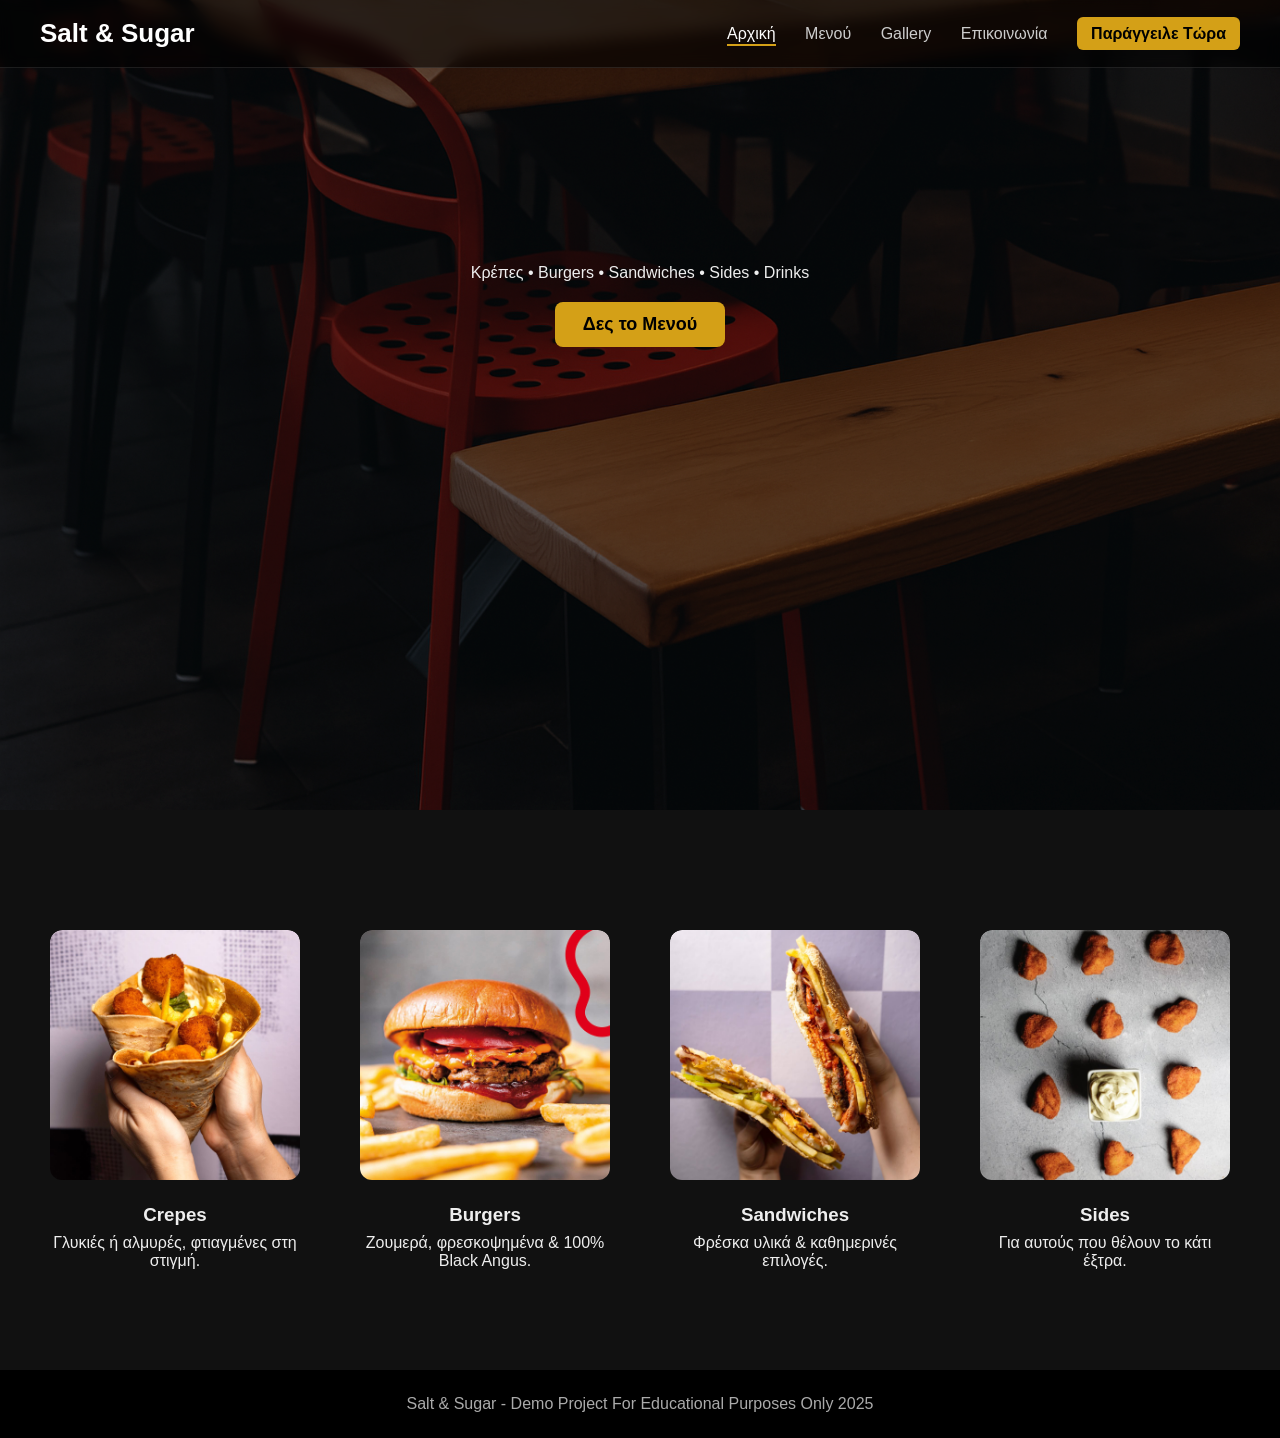
==== index.html @ 33bfc3e9 "Initial commit" ====
<!DOCTYPE html>
<html lang="el">

<head>
    <meta charset="UTF-8">
    <meta name="viewport" content="width=device-width, initial-scale=1.0">
    <title>Salt & Sugar | Home</title>

    <!-- To arxeio CSS pou perilamvanei ola ta style tou site -->
    <link rel="stylesheet" href="css/style.css">
</head>

<body>

    <!-- ============================================
         NAVBAR (stathero pano)
         - Krataei logo + basikes selides.
         - Einai fixed gia na min xanetai otan kanei scroll o xristis.
         - To "active" deixnei se poia selida vriskomaste me tin ipogramisi.
       ============================================ -->
    <header class="navbar">
        <div class="logo">Salt & Sugar</div>

        <nav>
            <a href="index.html" class="active">Αρχική</a>
            <a href="menu.html">Μενού</a>
              <a href="gallery.html">Gallery</a>
            <a href="contact.html">Επικοινωνία</a>

            <!-- CTA koumpi (ksexorizei stin emfanisi gia na travaei to mati) -->
            <a href="order.html" class="cta-btn">Παράγγειλε Τώρα</a>
        </nav>
    </header>


    <!-- ============================================
         HERO SECTION
         - Megali eikona background me overlay gia kalyteri antithesi.
         - To hero-content periexei to basiko minima + koumpi.
         ============================================ -->
    <section class="hero">

        <!-- Skotino epipedo pano apo tin eikona gia na fainetai to keimeno -->
        <div class="hero-overlay"></div>

        <!-- To kentro tou hero (keimeno + koumpi) -->
        <div class="hero-content">

            <!-- Mikri lista pou deixnei tis katigories tou magaziou -->
            <p>Κρέπες • Burgers • Sandwiches • Sides • Drinks</p>

            <!-- Koumpi pou metaferi ton xristi stin selida menu -->
            <a href="menu.html" class="hero-btn">Δες το Μενού</a>
        </div>
    </section>



    <!-- ============================================
         HIGHLIGHTS SECTION
         - 4 vasikes katigories tou magaziou.
         - Flex container gia omorfi diataksi kai responsive symperifora.
         - Zoom effect stis photo ton katigorion (me overflow hidden gia na min bgainoun ekso)
       ============================================ -->
    <section class="highlights">

        <!-- Katigoria 1: Crepes -->
        <div class="item">
            <img src="img/crepe.jpg" alt="Κρέπες">
            <h3>Crepes</h3>
            <p>Γλυκιές ή αλμυρές, φτιαγμένες στη στιγμή.</p>
        </div>

        <!-- Katigoria 2: Burgers -->
        <div class="item">
            <img src="img/burger.jpg" alt="Burgers">
            <h3>Burgers</h3>
            <p>Ζουμερά, φρεσκοψημένα & 100% Black Angus.</p>
        </div>

        <!-- Katigoria 3: Sandwiches -->
        <div class="item">
            <img src="img/sandwich.jpg" alt="Sandwich">
            <h3>Sandwiches</h3>
            <p>Φρέσκα υλικά & καθημερινές επιλογές.</p>
        </div>

        <!-- Katigoria 4: Sides -->
        <div class="item">
            <img src="img/sides.jpg" alt="Συνοδευτικά">
            <h3>Sides</h3>
            <p>Για αυτούς που θέλουν το κάτι έξτρα.</p>
        </div>

    </section>



    <!-- ============================================
         FOOTER
         - Kati aplo, den einai 100% dikes mou idees kai photo opote bazoume disclaimer.
         ============================================ -->
    <footer>
    <p>Salt & Sugar - Demo Project For Educational Purposes Only 2025</p>
</footer>


</body>
</html>
---- css/style.css ----
/* ============================================================
   Koines rithiseis gia olo to site
   ============================================================ */
* {
    margin: 0;
    padding: 0;
    box-sizing: border-box;
    font-family: "Poppins", Arial, sans-serif; /* geniko font */
}

html {
    scroll-behavior: smooth; /* oles oi metakinisis smooth */
}

body {
    background: #111; /* skouro thema */
    color: #eee;      /* basiko text xroma */
}



/* ============================================================
    NAVBAR (stathero pano)
         - Krataei logo + basikes selides.
         - Einai fixed gia na min xanetai otan kanei scroll o xristis.
         - H ipogramisi deixnei se poia selida vriskomaste me tin ipogramisi.
   ============================================================ */
.navbar {
    display: flex;
    justify-content: space-between;
    align-items: center;
    padding: 18px 40px;

    position: fixed;   /* meni stin korifi */
    top: 0;
    left: 0;
    width: 100%;
    z-index: 999;      /* pio pano apo ola */

    background: rgba(0, 0, 0, 0.55); /* effect gia tholoma */
    backdrop-filter: blur(8px);
    border-bottom: 1px solid rgba(255, 255, 255, 0.1);
}

/* logo */
.navbar .logo {
    font-size: 26px;
    font-weight: 600;
    color: #fff;
}

/* links tou menu */
.navbar nav a {
    margin-left: 25px;
    text-decoration: none;
    color: #ccc;
    position: relative;
    transition: 0.4s ease; /* mikro animation */
}

/* underline effect otan perni apo panw to pontiki */
.navbar nav a::after {
    content: "";
    position: absolute;
    left: 0;
    bottom: -4px;
    width: 0%;
    height: 2px;
    background: #d4a017;
    transition: width 0.35s ease;
}

.navbar nav a:hover {
    color: #fff;
    transform: scale(1.05);
}

.navbar nav a:hover::after {
    width: 100%;
}

/* active selida */
.navbar nav .active {
    color: #fff;
}
.navbar nav .active::after {
    width: 100%;
}

/* CTA koumpi (ksexorizei apo ta alla link) */
.cta-btn {
    padding: 8px 14px;
    background: #d4a017;
    color: #000 !important;
    border-radius: 6px;
    font-weight: 600;
}
.navbar nav .cta-btn::after { display: none !important; }
.navbar nav .cta-btn:hover {
    background: #f0b928;
    transform: none !important;
}



/* ============================================================
   HERO SECTION 
   -megali eikona arxikis.
   ============================================================ */

.hero {
    position: relative;
    width: 100%;
    height: 90vh;

    background-image: url("../img/hero.jpg");
    background-position: center;
    background-size: cover;
    background-repeat: no-repeat;

    display: flex;
    justify-content: center;
    align-items: center;
}

/* skotino layer pano apo tin eikona gia kalytero contrast */
.hero::after {
    content: "";
    position: absolute;
    inset: 0;
    background: rgba(0, 0, 0, 0.45);
    z-index: 1;
}

/* logo mesa sto hero */
.hero-content {
    position: relative;
    text-align: center;
    z-index: 2;
    transform: translateY(-100px); /* metafora gia na kathete kalitera stin selida */
}

/* koumpi sto hero */
.hero-btn {
    display: inline-block;
    margin-top: 20px;
    padding: 12px 28px;
    background: #d4a017;
    color: #000;
    font-weight: 600;
    font-size: 18px;
    border-radius: 8px;
    text-decoration: none;
    transition: background 0.25s ease, transform 0.25s ease;
}

.hero-btn:hover {
    background: #f0b928;
    transform: scale(1.05);
}



/* ============================================================
   HIGHLIGHTS SECTION 
   -4 katigories arxikis
   ============================================================ */

section.highlights {
    margin-top: 60px; /* gia xoro meta to hero */
}

.highlights {
    display: flex;
    justify-content: space-around;
    flex-wrap: wrap; /* gia na mporei na paiksei se mikres othones */
    gap: 40px;
    padding: 60px 40px;
}

.highlights .item {
    width: 250px;
    text-align: center;
    overflow: hidden; /* gia na krataei to zoom mesa sto frame kai na ksefeugei */
    border-radius: 12px;
}

/* eikones katigorion */
.highlights img {
    width: 100%;
    aspect-ratio: 1 / 1; /*gia na einai tetragoni eikona */
    object-fit: cover;   /* gia to sosto crop */
    border-radius: 12px;
    transition: transform 0.4s ease;
}

/* zoom effect otan pernaei to pontiki apo panw */
.highlights .item:hover img {
    transform: scale(1.08);
}

/* keno pano apo titlo */
.highlights .item h3 {
    margin-top: 20px;
}
.highlights .item p {
    margin-top: 8px;
}



/* ============================================================
   FOOTER 
   ============================================================ */

footer {
    text-align: center;
    padding: 25px;
    background: #000;
    color: #aaa;
    margin-top: 40px;
}



/* ============================================================
   MENU PAGE 
   -Grid me ola ta proionta.
   ============================================================ */

.menu-header {
    text-align: center;
    padding-top: 120px; /* gia xoro apo navbar */
    padding-bottom: 25px;
}

.menu-header h1 {
    font-size: 42px;
}
.menu-header p {
    color: #bbb;
    font-size: 18px;
}

/* titlos katigorias */
.category-title {
    font-size: 28px;
    margin-top: 40px;
    margin-bottom: 18px;
    color: #d4a017;
    text-align: center;
}

/* grid me proionta */
.menu-grid {
    display: grid;
    grid-template-columns: repeat(3, 1fr); /* to kanei 3 fores, ginete responcive gia an px mpeis apo kinito i tablet (akoma den nomizw oti xriazete alla fanike kalo na mpei) */
    gap: 22px;
    padding: 0 40px;
}

/* "kouti" proiontos */
.menu-item {
    background: #1a1a1a;
    padding: 22px;
    border-radius: 12px;
    border: 1px solid rgba(255,255,255,0.08);
    transition: 0.25s ease;
}

.menu-item:hover {
    background: #222;
    transform: translateY(-4px);
}

.menu-item h3 { color: #fff; margin-bottom: 6px; }
.menu-item p { color: #bbb; margin-bottom: 10px; }

/* timi */
.price {
    color: #d4a017;
    font-weight: 600;
    font-size: 18px;
}

/* responsive gia tablet */
@media (max-width: 900px) {
    .menu-grid {
        grid-template-columns: repeat(2, 1fr);
    }
}

/* responsive gia kinito */
@media (max-width: 600px) {
    .menu-grid {
        grid-template-columns: 1fr;
        padding: 0 20px;
    }
}



/* ============================================================
   CONTACT PAGE 
   -forma, plirofories kai xartis.
   ============================================================ */

.contact-header {
    text-align: center;
    padding-top: 120px;
    padding-bottom: 20px;
}

.contact-header h1 { font-size: 42px; }
.contact-header p { color: #bbb; }

/* 2 stiles (forma + plirofories) */
.contact-container {
    display: grid;
    grid-template-columns: 1fr 1fr;
    gap: 40px;
    padding: 40px;
}

/* epikinonia */
.contact-form,
.contact-info {
    background: #1a1a1a;
    padding: 25px;
    border-radius: 12px;
    border: 1px solid rgba(255,255,255,0.08);
}

.contact-form h2,
.contact-info h2 {
    margin-bottom: 18px;
}

/* stixia formas */
.contact-form label {
    display: block;
    margin-bottom: 6px;
    color: #ccc;
}

.contact-form input,
.contact-form textarea {
    width: 100%;
    padding: 12px;
    margin-bottom: 15px;
    border-radius: 8px;
    background: #2a2a2a;
    border: none;
    outline: none;
    color: #eee;
    resize: none;
}

/* koumpi apostolis, gia tin wra apla mas paei sto under construction page, sta epomena eksamina tha ginei litourgiko. */
.form-btn {
    padding: 12px 20px;
    background: #d4a017;
    color: #000;
    border-radius: 8px;
    border: none;
    cursor: pointer;
    font-weight: 600;
}

/* "kouti" tou xarti tis google */
.map-box {
    margin-top: 15px;
    border-radius: 12px;
    overflow: hidden;
}

/* responsive stili px sto pc einai dipla dipla, se kintio tha einai to ena katw apo to allo. */
@media (max-width: 800px) {
    .contact-container {
        grid-template-columns: 1fr;
        padding: 20px;
    }
}



/* ============================================================
   UNDER CONSTRUCTION PAGE
   ============================================================ */

.construction-box {
    min-height: 100vh; /* Gia na pinaei oli tin othoni */
    display: flex;
    flex-direction: column;
    justify-content: center;
    align-items: center;
    text-align: center;
    padding: 40px;
}

.construction-box p {
    color: #ccc;
    margin-bottom: 25px;
}

/* ======================================
   gallery page
====================================== */

.page-header {
    text-align: center;
    padding-top: 120px;  /* xoros giati exoume fixed navbar */
    padding-bottom: 25px;
}

.page-header h1 {
    font-size: 42px;
    margin-bottom: 8px;
}

.page-header p {
    color: #bbb;
    font-size: 18px;
}

/* grid me photos */
.gallery {
    padding: 0 40px 40px;
}

.gallery-grid {
    display: grid;
    grid-template-columns: repeat(3, 1fr);
    gap: 22px;
}

.gallery-item {
    border-radius: 14px;
    overflow: hidden; /* krataei to zoom mesa sta oria */
    border: 1px solid rgba(255,255,255,0.08);
    background: #1a1a1a;
}

.gallery-item img {
    width: 100%;
    height: 260px;         /* statheri “karta” */
    object-fit: cover;     /* crop xwris na xalaei */
    display: block;
    transition: transform 0.35s ease;
}

.gallery-item:hover img {
    transform: scale(1.06);
}

/* reviews */
.reviews {
    padding: 10px 40px 50px;
}

.section-title {
    text-align: center;
    font-size: 28px;
    margin: 30px 0 18px;
    color: #d4a017;
}

.reviews-grid {
    display: grid;
    grid-template-columns: repeat(3, 1fr);
    gap: 22px;
}

.review-card {
    background: #1a1a1a;
    padding: 22px;
    border-radius: 12px;
    border: 1px solid rgba(255,255,255,0.08);
}

.review-card .stars {
    color: #d4a017;
    letter-spacing: 2px;
    margin-bottom: 10px;
}

.review-card h3 {
    margin-bottom: 8px;
}

.review-card p {
    color: #bbb;
}

/* responsive */
@media (max-width: 900px) {
    .gallery-grid {
        grid-template-columns: repeat(2, 1fr);
    }
    .reviews-grid {
        grid-template-columns: 1fr;
    }
}

@media (max-width: 600px) {
    .gallery {
        padding: 0 20px 30px;
    }
    .reviews {
        padding: 10px 20px 40px;
    }
    .gallery-grid {
        grid-template-columns: 1fr;
    }
    .gallery-item img {
        height: 240px;
    }
}
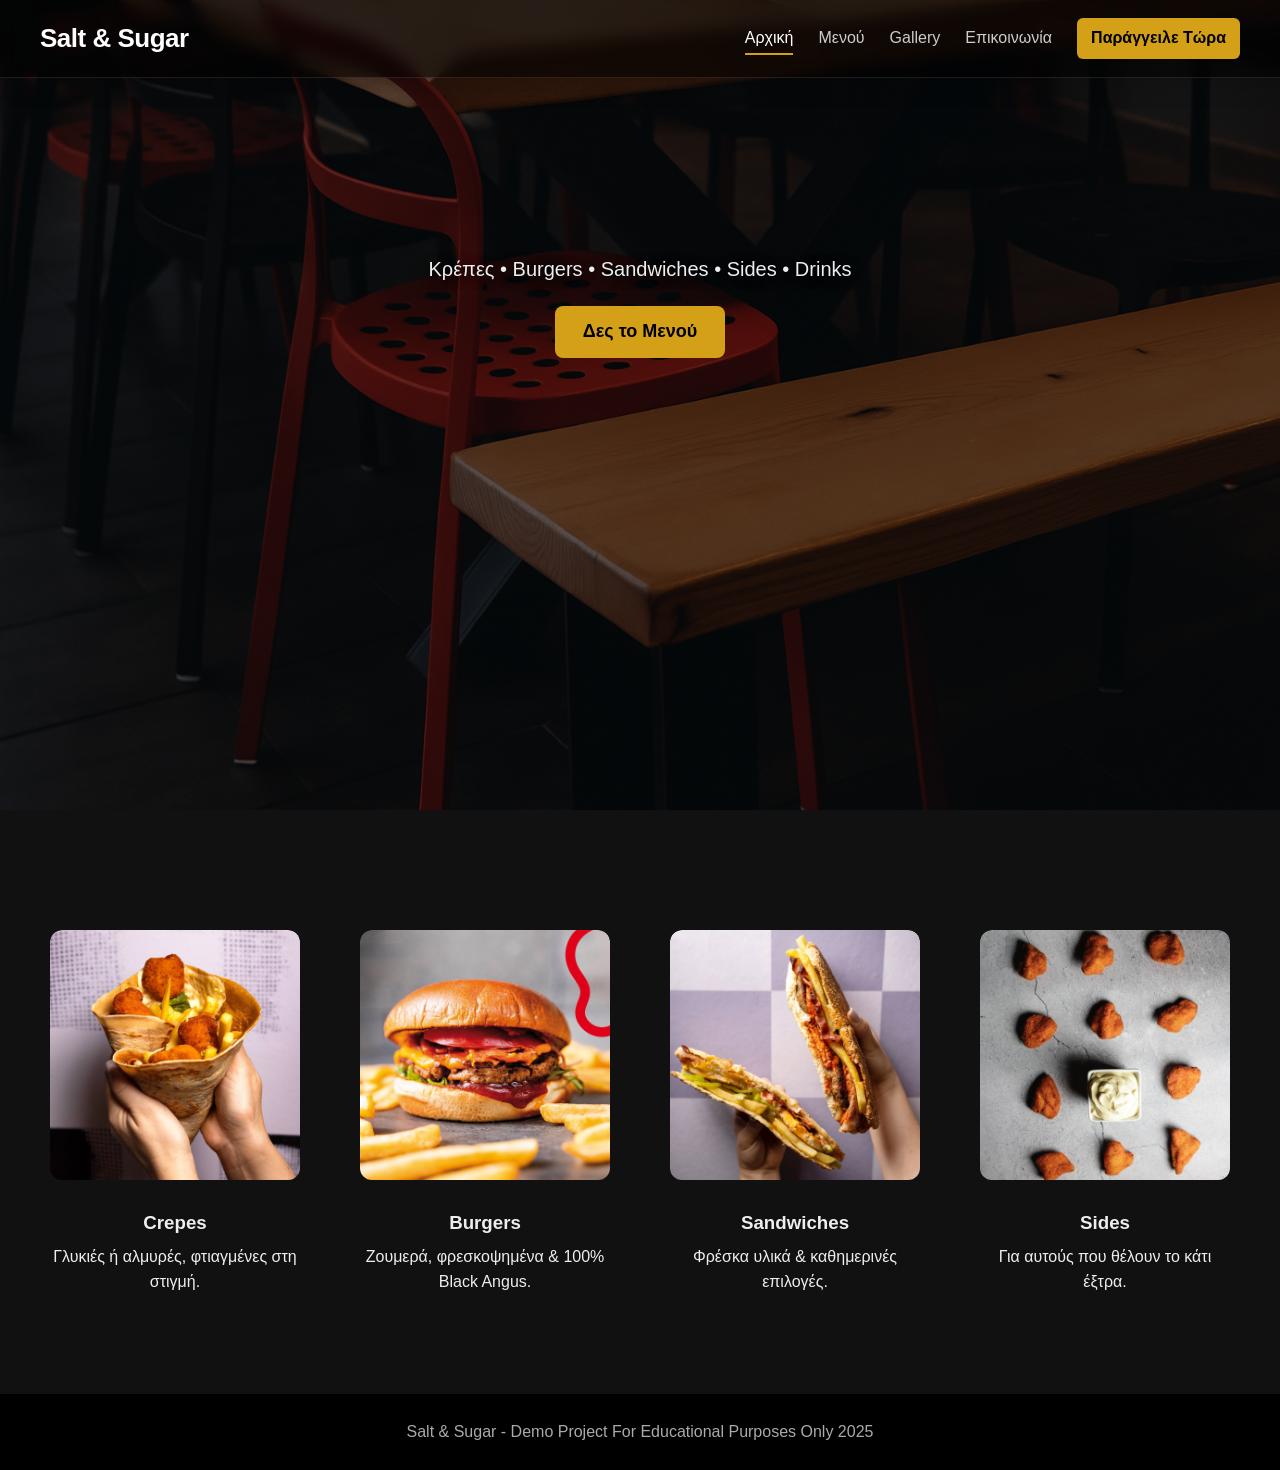
==== commit a94d5f64: "Release v2.0.0 - Interactive Ordering System" ====
--- a/index.html
+++ b/index.html
@@ -21,7 +21,8 @@
     <header class="navbar">
         <div class="logo">Salt & Sugar</div>
 
-        <nav>
+        <button class="nav-toggle" type="button" aria-label="Άνοιγμα μενού" aria-expanded="false" aria-controls="site-navigation"><span></span><span></span><span></span></button>
+        <nav id="site-navigation">
             <a href="index.html" class="active">Αρχική</a>
             <a href="menu.html">Μενού</a>
               <a href="gallery.html">Gallery</a>
@@ -105,5 +106,6 @@
 </footer>
 
 
+    <script defer src="js/navigation.js"></script>
 </body>
 </html>
--- a/css/style.css
+++ b/css/style.css
@@ -516,3 +516,199 @@
         height: 240px;
     }
 }
+
+/* === Online ordering === */
+.add-to-cart-btn,.add-confirm-btn {background:#d4a017;color:#111;border:0;border-radius:8px;padding:11px 15px;font-weight:700;cursor:pointer;transition:background .2s ease}
+.add-to-cart-btn:hover,.add-confirm-btn:hover {background:#f0b928}
+.add-to-cart-btn {display:block;width:100%;margin-top:17px}
+.order-modal[hidden] {display:none}
+.order-modal {position:fixed;inset:0;z-index:3000;display:grid;place-items:center;padding:18px}
+.order-modal-backdrop {position:absolute;inset:0;background:rgba(0,0,0,.8)}
+.order-dialog {position:relative;width:min(100%,570px);max-height:min(90vh,850px);overflow:auto;padding:30px;background:#1b1b1b;border:1px solid #48402a;border-radius:16px;box-shadow:0 24px 70px #0009}
+.modal-close {position:absolute;right:17px;top:12px;background:transparent;color:#fff;border:0;font-size:32px;cursor:pointer}
+.modal-eyebrow {font-size:12px;letter-spacing:2px;color:#d4a017;font-weight:700;margin-bottom:10px}
+.order-dialog h2 {font-size:27px;margin-bottom:8px;padding-right:30px}
+.modal-description {color:#aaa;margin-bottom:20px;line-height:1.6}
+.option-section {border-top:1px solid #393939;padding:18px 0 8px}
+.option-section h3 {font-size:16px;margin-bottom:6px}
+.option-help {font-size:13px;color:#aaa;margin-bottom:12px}
+.option-row {display:flex;align-items:center;justify-content:space-between;gap:12px;padding:9px 0;color:#eee}
+.option-row label {display:flex;gap:10px;align-items:center;cursor:pointer}
+.option-row input {accent-color:#d4a017;width:17px;height:17px}
+.option-price {color:#d4a017;white-space:nowrap}
+.order-note-label {display:block;font-weight:600;margin:15px 0 8px}
+#product-note {width:100%;padding:12px;background:#2a2a2a;color:#fff;border:1px solid #555;border-radius:8px;resize:vertical;font:inherit}
+.modal-bottom {display:flex;justify-content:space-between;align-items:center;gap:12px;margin-top:20px}
+.quantity-control {display:flex;align-items:center;gap:14px}
+.quantity-control button {border:1px solid #666;background:#282828;color:#fff;border-radius:7px;width:35px;height:35px;font-size:20px;cursor:pointer}
+.add-confirm-btn {flex:1}
+.cart-toast {position:fixed;bottom:22px;right:22px;background:#d4a017;color:#111;padding:13px 18px;border-radius:9px;z-index:3500;font-weight:600;box-shadow:0 10px 30px #0009;display:none}
+.cart-toast.visible {display:block}
+.order-page {min-height:75vh;padding:130px 40px 60px;max-width:1200px;margin:auto}
+.order-page-heading {margin-bottom:32px}
+.order-page-heading h1 {font-size:42px;margin-bottom:8px}
+.order-page-heading>p:last-child {color:#aaa}
+.order-layout {display:grid;grid-template-columns:minmax(0,1fr) 330px;gap:24px;align-items:start}
+.cart-panel,.cart-summary {padding:25px;background:#1b1b1b;border:1px solid #333;border-radius:14px}
+.cart-panel h2,.cart-summary h2 {font-size:21px;margin-bottom:20px}
+.cart-panel h2 span {color:#aaa}
+.cart-entry {padding:20px 0;border-top:1px solid #363636}
+.cart-entry-top {display:flex;justify-content:space-between;gap:15px}
+.cart-entry h3 {font-size:17px;margin-bottom:6px}
+.cart-entry-detail {color:#aaa;font-size:13px;line-height:1.6;margin-top:5px}
+.cart-entry-actions {display:flex;justify-content:space-between;align-items:center;margin-top:12px;gap:15px}
+.cart-entry-actions button,.clear-cart {background:none;border:0;color:#d4a017;cursor:pointer;text-decoration:underline;font:inherit}
+.cart-entry-actions .quantity-control button {text-decoration:none;color:#fff}
+.cart-empty {padding:35px 0;text-align:center}
+.cart-empty h3 {margin-bottom:12px}
+.cart-empty p {color:#aaa;margin-bottom:15px}
+.summary-line {display:flex;justify-content:space-between;gap:10px;padding:13px 0}
+.summary-total {border-top:1px solid #555;font-size:21px}
+.summary-total strong {color:#d4a017}
+.cart-disclaimer {font-size:13px;color:#aaa;line-height:1.6;margin:15px 0}
+.continue-shopping {display:block;color:#d4a017;margin:20px 0;text-decoration:none}
+.clear-cart {font-size:13px}
+@media(max-width:760px) {.order-layout{grid-template-columns:1fr}.order-page{padding:110px 18px 35px}.order-dialog{padding:22px}.modal-bottom{flex-wrap:wrap}.add-confirm-btn{min-width:180px}}
+
+.cart-empty[hidden], #cart-items[hidden], #clear-cart[hidden] {display:none !important;}
+
+/* Compact + buttons positioned next to the price, without altering product content. */
+.menu-item[data-category] {position:relative;padding-bottom:62px}
+.menu-item[data-category] .add-to-cart-btn {position:absolute;right:20px;bottom:16px;display:grid;place-items:center;width:36px;height:36px;margin:0;padding:0;border-radius:9px;font-size:25px;font-weight:500;line-height:1}
+.menu-item[data-category] .price {display:inline-block;margin-top:8px}
+.menu-item[data-category] .add-to-cart-btn:focus-visible {outline:3px solid #fff;outline-offset:3px}
+
+/* Κρύβουμε σωστά στοιχεία με το HTML hidden attribute. */
+.order-note-label[hidden], #product-note[hidden] { display: none !important; }
+
+/* Stage 2: cart editing and demo checkout */
+.cart-edit-btn {margin-left:auto}
+.demo-checkout-btn {display:block;width:100%;padding:13px;margin:12px 0;background:#d4a017;color:#111;border:0;border-radius:8px;font:inherit;font-weight:700;cursor:pointer}
+.demo-checkout-btn:hover:not(:disabled) {background:#f0b928}
+.demo-checkout-btn:disabled {opacity:.4;cursor:not-allowed}
+.checkout-confirmation {max-width:1100px;margin:0 auto 24px;padding:20px;border:1px solid #d4a017;border-radius:10px;background:#202017;color:#eee}
+.checkout-confirmation[hidden] {display:none}
+@media(max-width:500px) {.cart-entry-actions {flex-wrap:wrap}.cart-edit-btn {margin-left:0}}
+
+
+/* ============================================================
+   Stage 3 — responsive navigation, menu, modal and checkout
+   ============================================================ */
+.nav-toggle { display:none; }
+.navbar nav { display:flex; align-items:center; flex-wrap:wrap; gap:0; }
+@media (max-width: 800px) {
+    .navbar { padding:14px 18px; min-height:66px; }
+    .navbar .logo { font-size:22px; }
+    .nav-toggle { display:flex; flex-direction:column; justify-content:center; gap:5px; width:44px; height:44px; padding:10px; background:transparent; border:1px solid #777; border-radius:8px; cursor:pointer; margin-left:auto; }
+    .nav-toggle span { display:block; height:2px; width:100%; background:#fff; border-radius:2px; }
+    .nav-toggle:focus-visible { outline:3px solid #d4a017; outline-offset:3px; }
+    .navbar nav { display:none; position:absolute; left:0; right:0; top:100%; padding:12px 18px 18px; background:#171717; border-bottom:1px solid #555; box-shadow:0 14px 24px #0008; flex-direction:column; align-items:stretch; gap:3px; max-height:calc(100dvh - 66px); overflow-y:auto; }
+    .navbar nav.nav-open { display:flex; }
+    .navbar nav a { display:block; margin:0; padding:12px 14px; min-height:44px; }
+    .navbar nav a::after { display:none; }
+    .navbar nav .cta-btn { text-align:center; margin-top:8px; }
+    .menu-header, .contact-header, .page-header { padding-top:105px; }
+    .menu-header h1, .contact-header h1, .page-header h1, .order-page-heading h1 { font-size:clamp(28px, 7vw, 40px); }
+    .hero { min-height:480px; height:80dvh; }
+    .hero-content { transform:translateY(-30px); padding:0 18px; }
+    .highlights { padding:35px 18px; gap:22px; }
+    .highlights .item { width:min(100%, 270px); }
+    .order-page { padding-top:105px; }
+    .order-layout { grid-template-columns:minmax(0,1fr); }
+}
+@media (max-width: 600px) {
+    .menu-grid { grid-template-columns:minmax(0,1fr); padding:0 16px; gap:14px; }
+    .menu-item[data-category] { padding:18px 62px 18px 18px; min-height:118px; }
+    .menu-item[data-category] .add-to-cart-btn { right:14px; bottom:14px; width:42px; height:42px; }
+    .category-title { padding:0 16px; }
+    .contact-container { padding:16px; gap:18px; }
+    .contact-form, .contact-info { padding:18px; min-width:0; }
+    .gallery { padding:0 16px 24px; }
+    .reviews { padding:8px 16px 30px; }
+    .order-page { padding:100px 14px 35px; }
+    .cart-panel, .cart-summary { padding:18px; min-width:0; }
+    .cart-entry-top, .cart-entry-actions { flex-wrap:wrap; }
+    .order-modal { padding:0; align-items:end; }
+    .order-dialog { width:100%; max-height:92dvh; max-height:92vh; border-radius:18px 18px 0 0; padding:22px 18px max(22px, env(safe-area-inset-bottom)); overscroll-behavior:contain; }
+    .order-dialog h2 { font-size:23px; }
+    .modal-bottom { display:flex; flex-wrap:wrap; gap:14px; }
+    .add-confirm-btn { flex:1 1 100%; min-height:46px; }
+    .quantity-control button { min-width:44px; min-height:44px; }
+    .cart-toast { left:14px; right:14px; bottom:14px; text-align:center; }
+    footer { padding:24px 16px; }
+}
+@media (max-width: 380px) {
+    .navbar .logo { font-size:19px; }
+    .menu-item[data-category] { padding-right:58px; }
+    .order-dialog { padding-left:14px; padding-right:14px; }
+}
+@media (prefers-reduced-motion: reduce) {
+    *, *::before, *::after { scroll-behavior:auto !important; transition-duration:0.01ms !important; animation-duration:0.01ms !important; }
+}
+
+
+/* ============================================================
+   Stage 4 — Design polish: consistent spacing and interaction
+   These changes do not alter the ordering logic.
+   ============================================================ */
+:root {
+    --accent: #d4a017;
+    --accent-hover: #f0b928;
+    --surface: #1a1a1a;
+    --border-soft: rgba(255,255,255,.12);
+}
+body { line-height: 1.55; }
+button, input, textarea { font: inherit; }
+button, a { -webkit-tap-highlight-color: transparent; }
+a:focus-visible, button:focus-visible, input:focus-visible,
+textarea:focus-visible, select:focus-visible {
+    outline: 3px solid var(--accent-hover);
+    outline-offset: 3px;
+}
+.navbar { box-shadow: 0 6px 24px rgba(0,0,0,.16); }
+.navbar .logo { letter-spacing: -.5px; }
+.hero-content p { font-size: clamp(15px, 2.1vw, 20px); line-height: 1.7; text-shadow: 0 2px 12px #000; }
+.hero-btn, .form-btn, .demo-checkout-btn, .add-confirm-btn {
+    transition: background-color .2s ease, transform .2s ease, box-shadow .2s ease;
+}
+.hero-btn:hover, .form-btn:hover, .demo-checkout-btn:hover:not(:disabled) {
+    box-shadow: 0 6px 20px rgba(212,160,23,.18);
+}
+.menu-header, .contact-header, .page-header { padding-left: 18px; padding-right: 18px; }
+.category-title { scroll-margin-top: 100px; }
+.menu-item {
+    border-color: var(--border-soft);
+    box-shadow: 0 4px 16px rgba(0,0,0,.12);
+    transition: background-color .2s ease, transform .2s ease, border-color .2s ease, box-shadow .2s ease;
+}
+.menu-item:hover { border-color: rgba(212,160,23,.38); box-shadow: 0 10px 26px rgba(0,0,0,.22); }
+.menu-item[data-category] .add-to-cart-btn {
+    transition: background-color .2s ease, transform .2s ease, box-shadow .2s ease;
+}
+.menu-item[data-category] .add-to-cart-btn:hover {
+    transform: translateY(-2px);
+    box-shadow: 0 5px 16px rgba(212,160,23,.22);
+}
+.menu-item[data-category] .add-to-cart-btn:active { transform: scale(.95); }
+.cart-panel, .cart-summary, .contact-form, .contact-info {
+    border-color: var(--border-soft);
+    box-shadow: 0 8px 28px rgba(0,0,0,.12);
+}
+.cart-entry-detail { overflow-wrap: anywhere; }
+.order-dialog { box-shadow: 0 24px 70px rgba(0,0,0,.55); }
+.cart-toast { max-width: min(420px, calc(100vw - 28px)); }
+footer { line-height: 1.6; }
+@media (hover: none) {
+    .menu-item:hover { transform: none; }
+    .menu-item[data-category] .add-to-cart-btn:hover { transform: none; }
+}
+@media (max-width: 600px) {
+    .hero-content p { max-width: 320px; margin-inline: auto; }
+    .menu-item[data-category] { box-shadow: none; }
+    .menu-item[data-category] .add-to-cart-btn { border-radius: 11px; }
+    .cart-entry-actions button { min-height: 40px; }
+}
+@media (prefers-reduced-motion: reduce) {
+    .menu-item, .menu-item[data-category] .add-to-cart-btn,
+    .hero-btn, .form-btn, .demo-checkout-btn, .add-confirm-btn { transition: none; }
+}
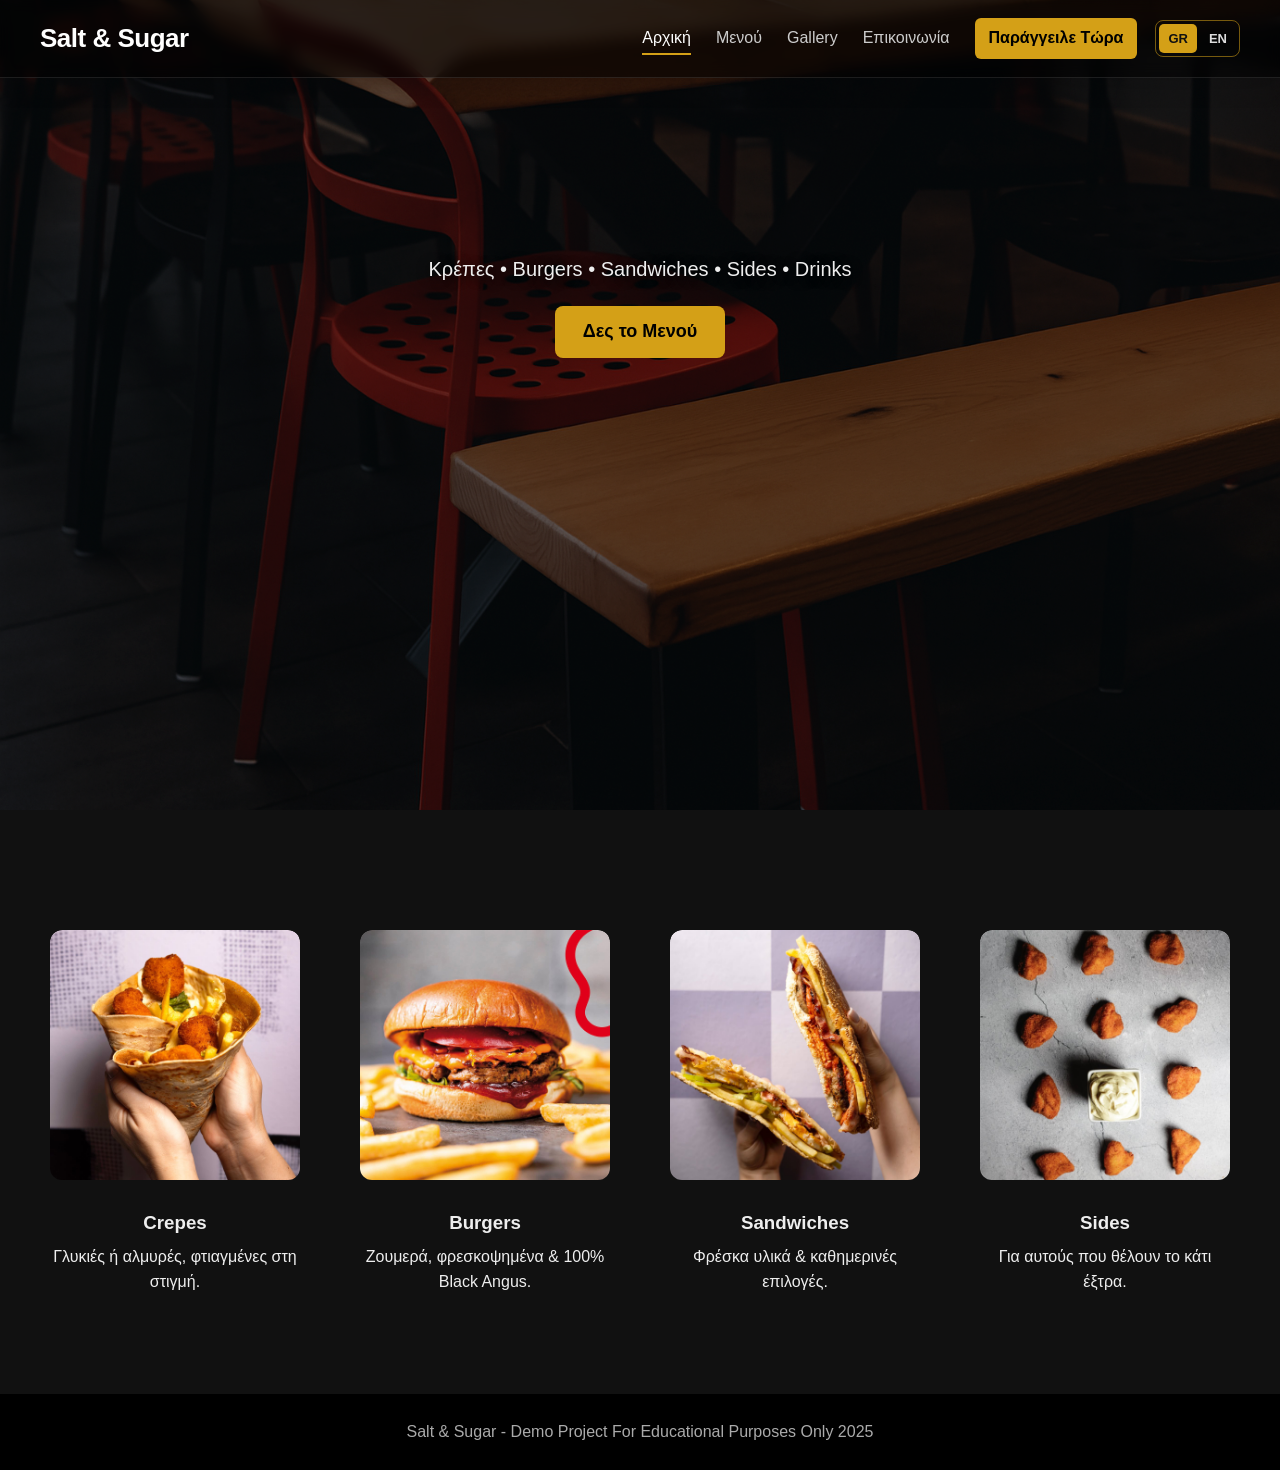
==== commit 1d2c2914: "Release v2.1.0 - Add GR/EN support" ====
--- a/index.html
+++ b/index.html
@@ -1,111 +1,87 @@
 <!DOCTYPE html>
+
 <html lang="el">
-
 <head>
-    <meta charset="UTF-8">
-    <meta name="viewport" content="width=device-width, initial-scale=1.0">
-    <title>Salt & Sugar | Home</title>
-
-    <!-- To arxeio CSS pou perilamvanei ola ta style tou site -->
-    <link rel="stylesheet" href="css/style.css">
+<meta charset="utf-8"/>
+<meta content="width=device-width, initial-scale=1.0" name="viewport"/>
+<title>Salt &amp; Sugar | Home</title>
+<!-- To arxeio CSS pou perilamvanei ola ta style tou site -->
+<link href="css/style.css" rel="stylesheet"/>
 </head>
-
 <body>
-
-    <!-- ============================================
+<!-- ============================================
          NAVBAR (stathero pano)
          - Krataei logo + basikes selides.
          - Einai fixed gia na min xanetai otan kanei scroll o xristis.
          - To "active" deixnei se poia selida vriskomaste me tin ipogramisi.
        ============================================ -->
-    <header class="navbar">
-        <div class="logo">Salt & Sugar</div>
-
-        <button class="nav-toggle" type="button" aria-label="Άνοιγμα μενού" aria-expanded="false" aria-controls="site-navigation"><span></span><span></span><span></span></button>
-        <nav id="site-navigation">
-            <a href="index.html" class="active">Αρχική</a>
-            <a href="menu.html">Μενού</a>
-              <a href="gallery.html">Gallery</a>
-            <a href="contact.html">Επικοινωνία</a>
-
-            <!-- CTA koumpi (ksexorizei stin emfanisi gia na travaei to mati) -->
-            <a href="order.html" class="cta-btn">Παράγγειλε Τώρα</a>
-        </nav>
-    </header>
-
-
-    <!-- ============================================
+<header class="navbar">
+<div class="logo">Salt &amp; Sugar</div>
+<button aria-controls="site-navigation" aria-expanded="false" aria-label="Άνοιγμα μενού" class="nav-toggle" type="button"><span></span><span></span><span></span></button>
+<nav id="site-navigation">
+<a class="active" href="index.html">Αρχική</a>
+<a href="menu.html">Μενού</a>
+<a href="gallery.html">Gallery</a>
+<a href="contact.html">Επικοινωνία</a>
+<!-- CTA koumpi (ksexorizei stin emfanisi gia na travaei to mati) -->
+<a class="cta-btn" href="order.html">Παράγγειλε Τώρα</a>
+<div aria-label="Language / Γλώσσα" class="language-switch" role="group"><button aria-pressed="true" data-lang="el" type="button">GR</button><button aria-pressed="false" data-lang="en" type="button">EN</button></div></nav>
+</header>
+<!-- ============================================
          HERO SECTION
          - Megali eikona background me overlay gia kalyteri antithesi.
          - To hero-content periexei to basiko minima + koumpi.
          ============================================ -->
-    <section class="hero">
-
-        <!-- Skotino epipedo pano apo tin eikona gia na fainetai to keimeno -->
-        <div class="hero-overlay"></div>
-
-        <!-- To kentro tou hero (keimeno + koumpi) -->
-        <div class="hero-content">
-
-            <!-- Mikri lista pou deixnei tis katigories tou magaziou -->
-            <p>Κρέπες • Burgers • Sandwiches • Sides • Drinks</p>
-
-            <!-- Koumpi pou metaferi ton xristi stin selida menu -->
-            <a href="menu.html" class="hero-btn">Δες το Μενού</a>
-        </div>
-    </section>
-
-
-
-    <!-- ============================================
+<section class="hero">
+<!-- Skotino epipedo pano apo tin eikona gia na fainetai to keimeno -->
+<div class="hero-overlay"></div>
+<!-- To kentro tou hero (keimeno + koumpi) -->
+<div class="hero-content">
+<!-- Mikri lista pou deixnei tis katigories tou magaziou -->
+<p>Κρέπες • Burgers • Sandwiches • Sides • Drinks</p>
+<!-- Koumpi pou metaferi ton xristi stin selida menu -->
+<a class="hero-btn" href="menu.html">Δες το Μενού</a>
+</div>
+</section>
+<!-- ============================================
          HIGHLIGHTS SECTION
          - 4 vasikes katigories tou magaziou.
          - Flex container gia omorfi diataksi kai responsive symperifora.
          - Zoom effect stis photo ton katigorion (me overflow hidden gia na min bgainoun ekso)
        ============================================ -->
-    <section class="highlights">
-
-        <!-- Katigoria 1: Crepes -->
-        <div class="item">
-            <img src="img/crepe.jpg" alt="Κρέπες">
-            <h3>Crepes</h3>
-            <p>Γλυκιές ή αλμυρές, φτιαγμένες στη στιγμή.</p>
-        </div>
-
-        <!-- Katigoria 2: Burgers -->
-        <div class="item">
-            <img src="img/burger.jpg" alt="Burgers">
-            <h3>Burgers</h3>
-            <p>Ζουμερά, φρεσκοψημένα & 100% Black Angus.</p>
-        </div>
-
-        <!-- Katigoria 3: Sandwiches -->
-        <div class="item">
-            <img src="img/sandwich.jpg" alt="Sandwich">
-            <h3>Sandwiches</h3>
-            <p>Φρέσκα υλικά & καθημερινές επιλογές.</p>
-        </div>
-
-        <!-- Katigoria 4: Sides -->
-        <div class="item">
-            <img src="img/sides.jpg" alt="Συνοδευτικά">
-            <h3>Sides</h3>
-            <p>Για αυτούς που θέλουν το κάτι έξτρα.</p>
-        </div>
-
-    </section>
-
-
-
-    <!-- ============================================
+<section class="highlights">
+<!-- Katigoria 1: Crepes -->
+<div class="item">
+<img alt="Κρέπες" src="img/crepe.jpg"/>
+<h3>Crepes</h3>
+<p>Γλυκιές ή αλμυρές, φτιαγμένες στη στιγμή.</p>
+</div>
+<!-- Katigoria 2: Burgers -->
+<div class="item">
+<img alt="Burgers" src="img/burger.jpg"/>
+<h3>Burgers</h3>
+<p>Ζουμερά, φρεσκοψημένα &amp; 100% Black Angus.</p>
+</div>
+<!-- Katigoria 3: Sandwiches -->
+<div class="item">
+<img alt="Sandwich" src="img/sandwich.jpg"/>
+<h3>Sandwiches</h3>
+<p>Φρέσκα υλικά &amp; καθημερινές επιλογές.</p>
+</div>
+<!-- Katigoria 4: Sides -->
+<div class="item">
+<img alt="Συνοδευτικά" src="img/sides.jpg"/>
+<h3>Sides</h3>
+<p>Για αυτούς που θέλουν το κάτι έξτρα.</p>
+</div>
+</section>
+<!-- ============================================
          FOOTER
          - Kati aplo, den einai 100% dikes mou idees kai photo opote bazoume disclaimer.
          ============================================ -->
-    <footer>
-    <p>Salt & Sugar - Demo Project For Educational Purposes Only 2025</p>
+<footer>
+<p>Salt &amp; Sugar - Demo Project For Educational Purposes Only 2025</p>
 </footer>
-
-
-    <script defer src="js/navigation.js"></script>
-</body>
+<script defer="" src="js/navigation.js"></script>
+<script defer="" src="js/i18n.js"></script></body>
 </html>
--- a/css/style.css
+++ b/css/style.css
@@ -712,3 +712,10 @@
     .menu-item, .menu-item[data-category] .add-to-cart-btn,
     .hero-btn, .form-btn, .demo-checkout-btn, .add-confirm-btn { transition: none; }
 }
+
+/* Greek / English language selector */
+.language-switch { display:inline-flex; align-items:center; gap:3px; margin-left:18px; padding:3px; border:1px solid rgba(212,160,23,.55); border-radius:8px; vertical-align:middle; }
+.language-switch button { appearance:none; border:0; background:transparent; color:#ddd; padding:7px 9px; font:600 13px Poppins,Arial,sans-serif; border-radius:5px; cursor:pointer; }
+.language-switch button.selected { background:#d4a017; color:#111; }
+.language-switch button:focus-visible { outline:2px solid #fff; outline-offset:2px; }
+@media (max-width:800px) { .language-switch { margin:12px 0 6px; align-self:flex-start; } }
